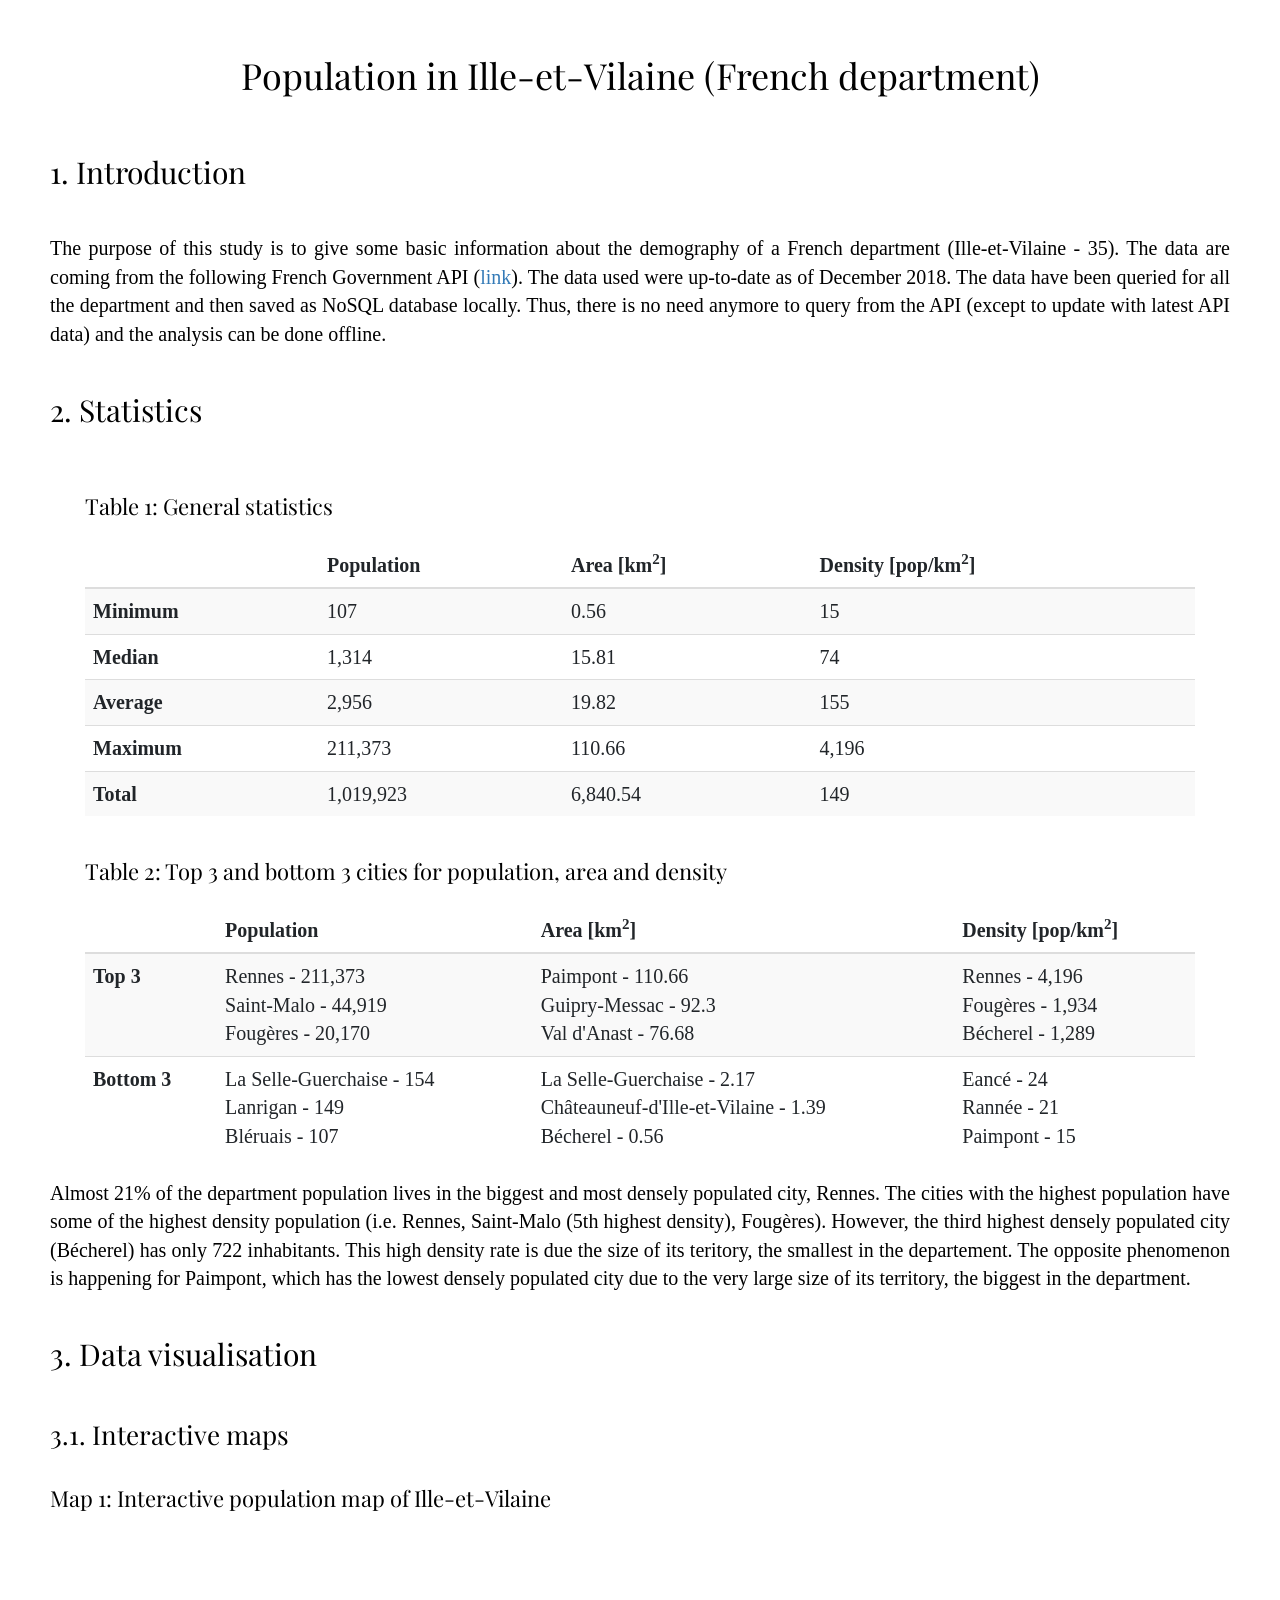
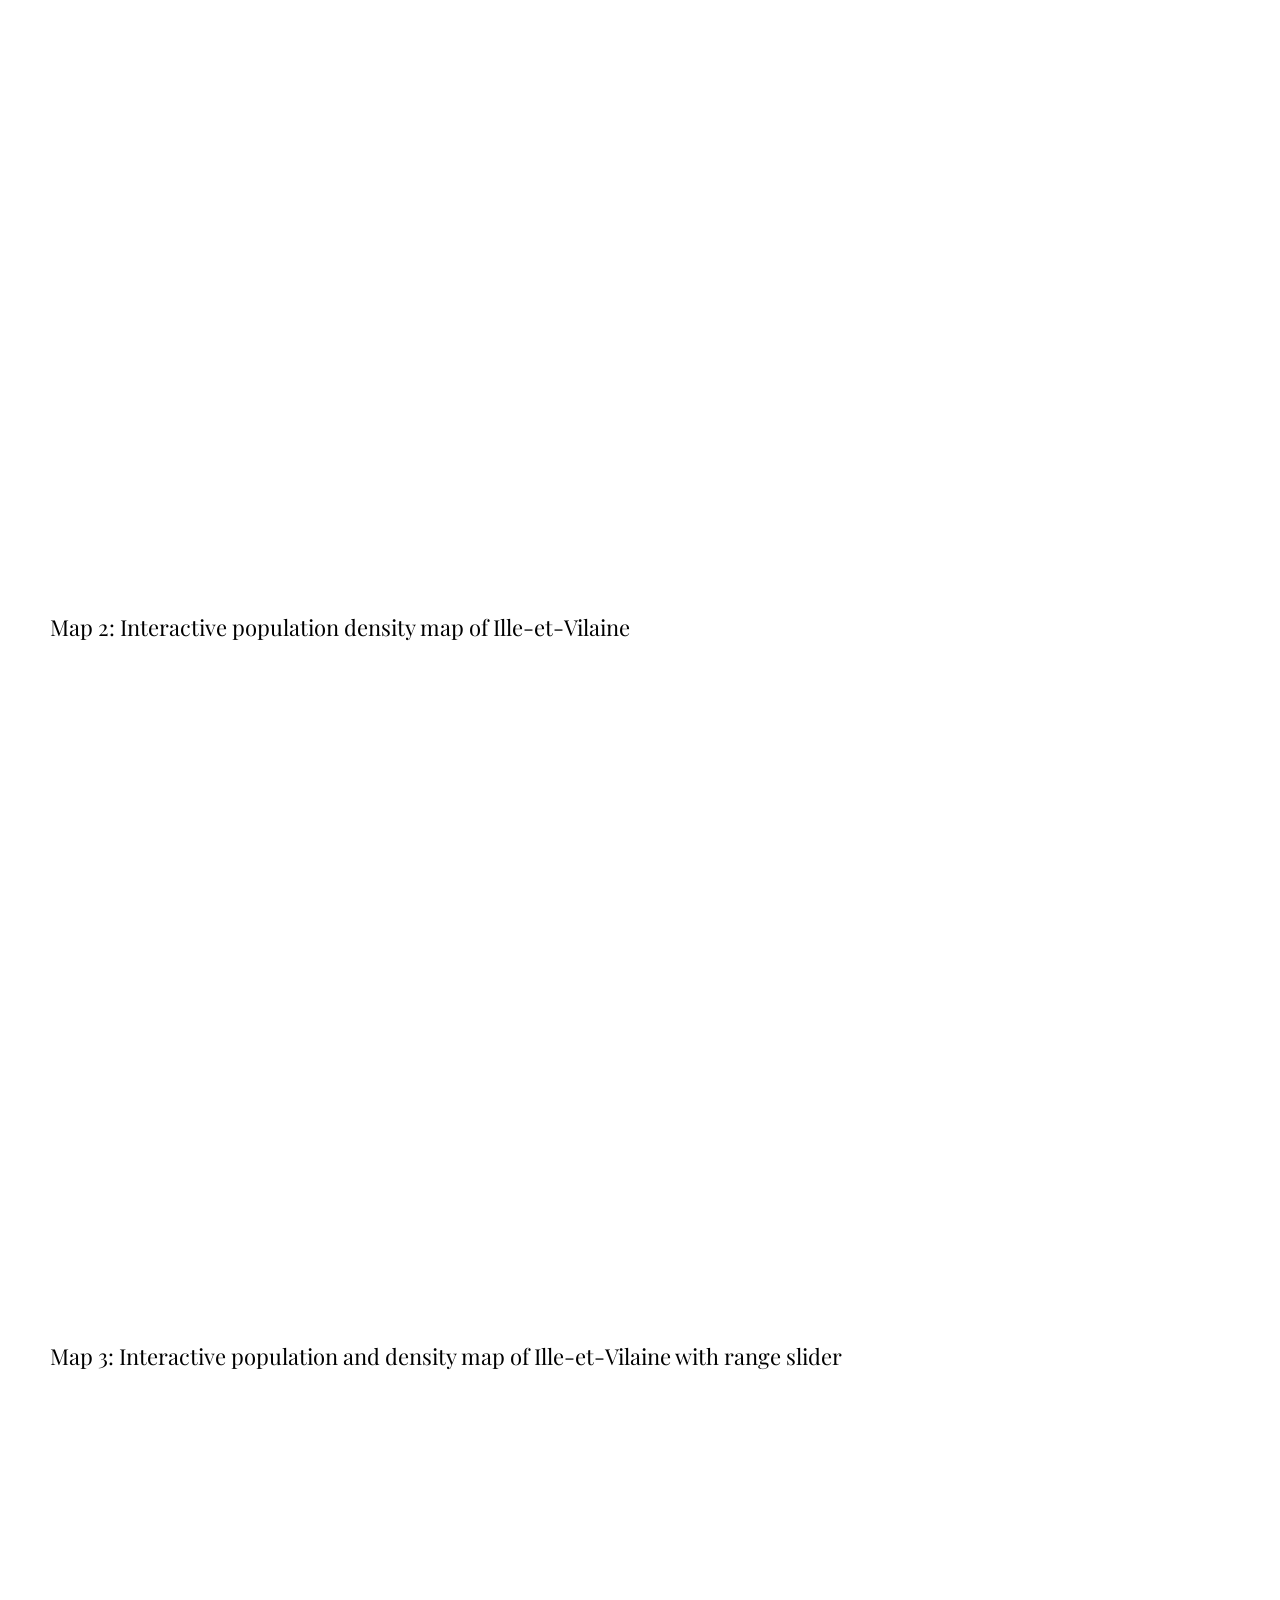
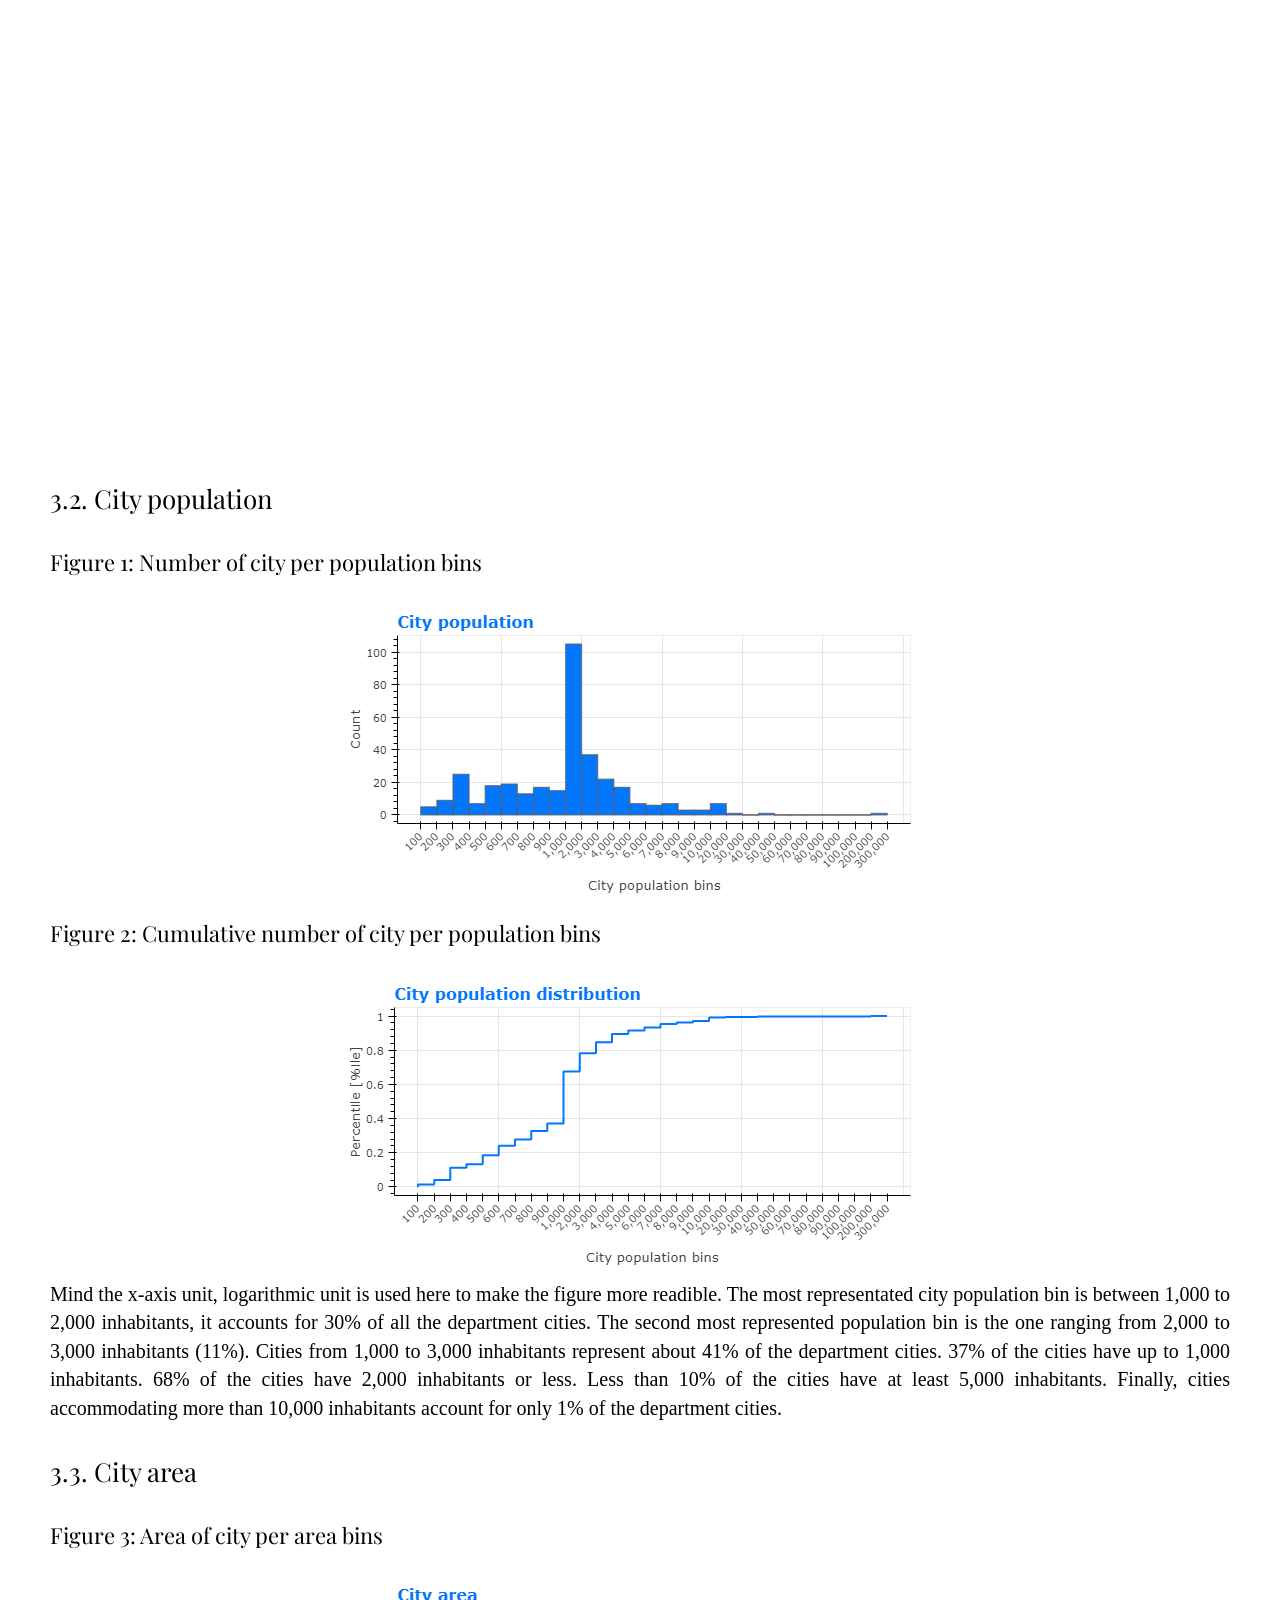
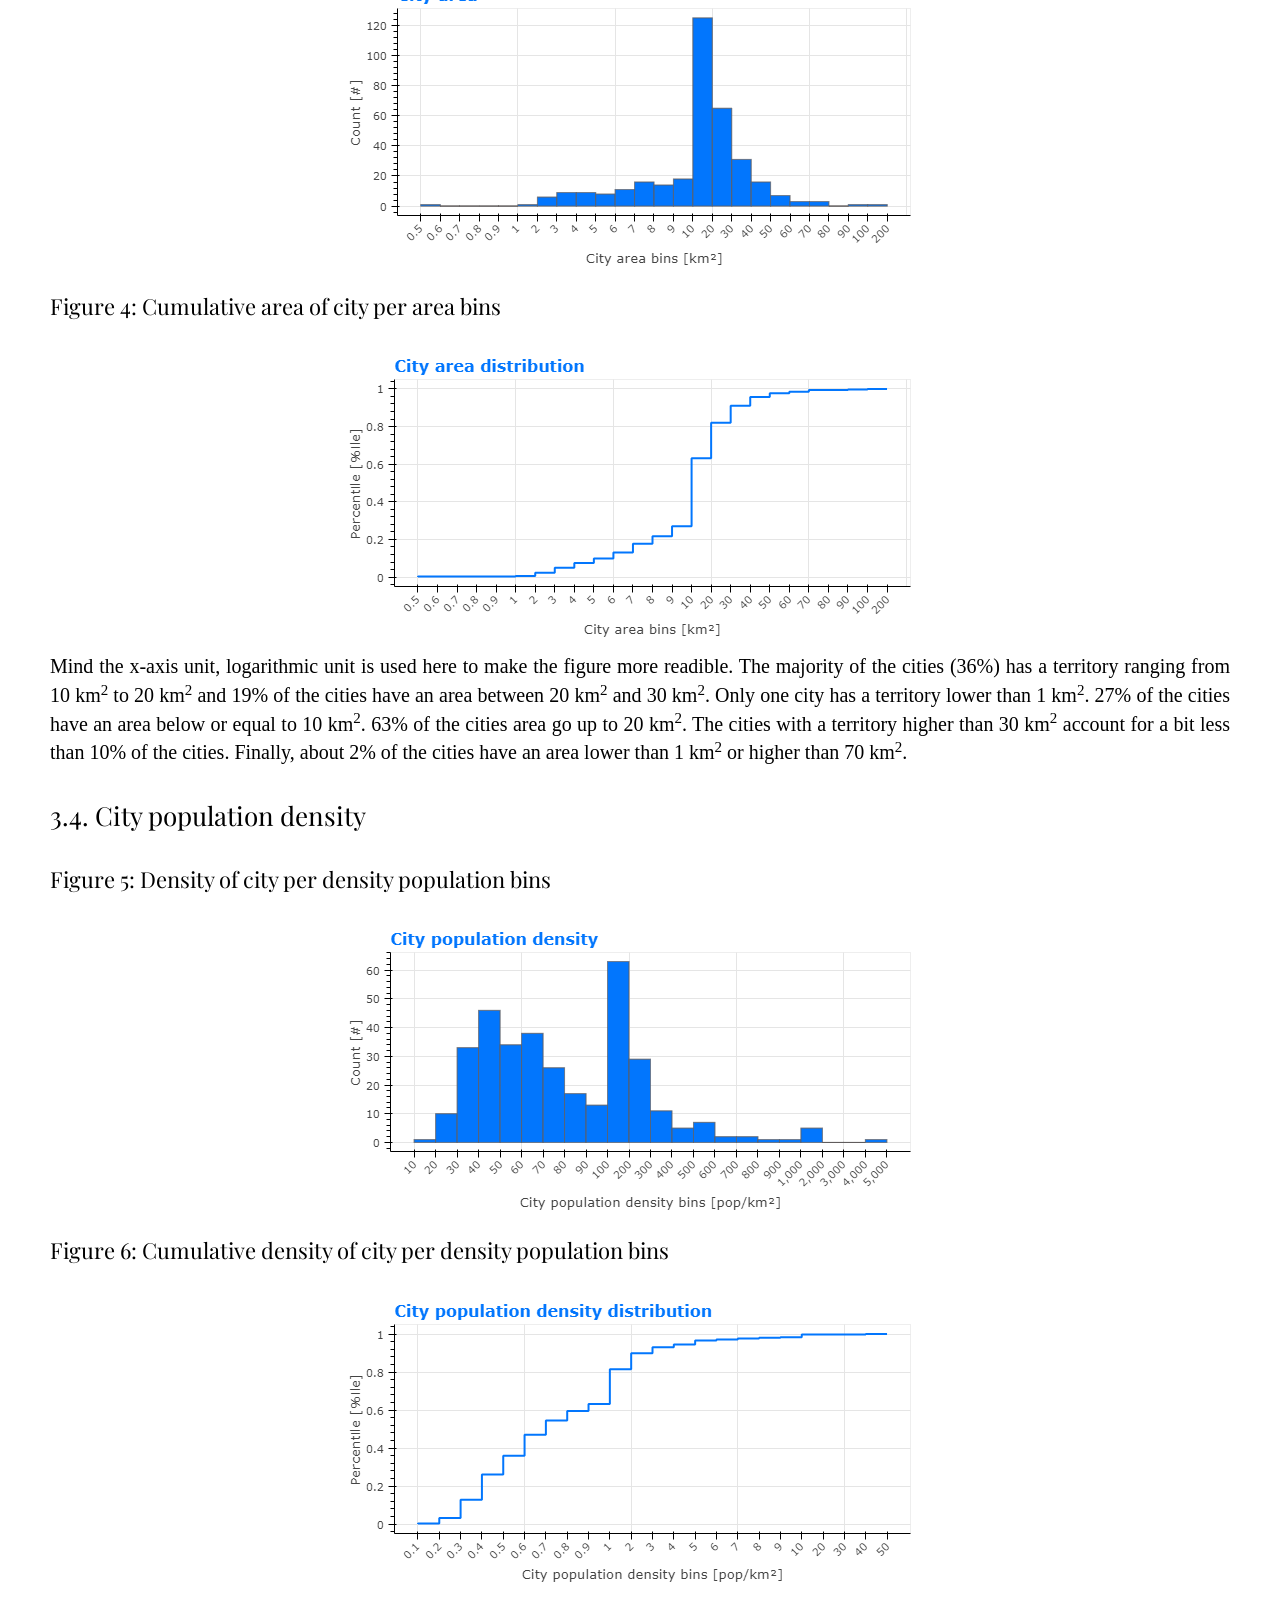
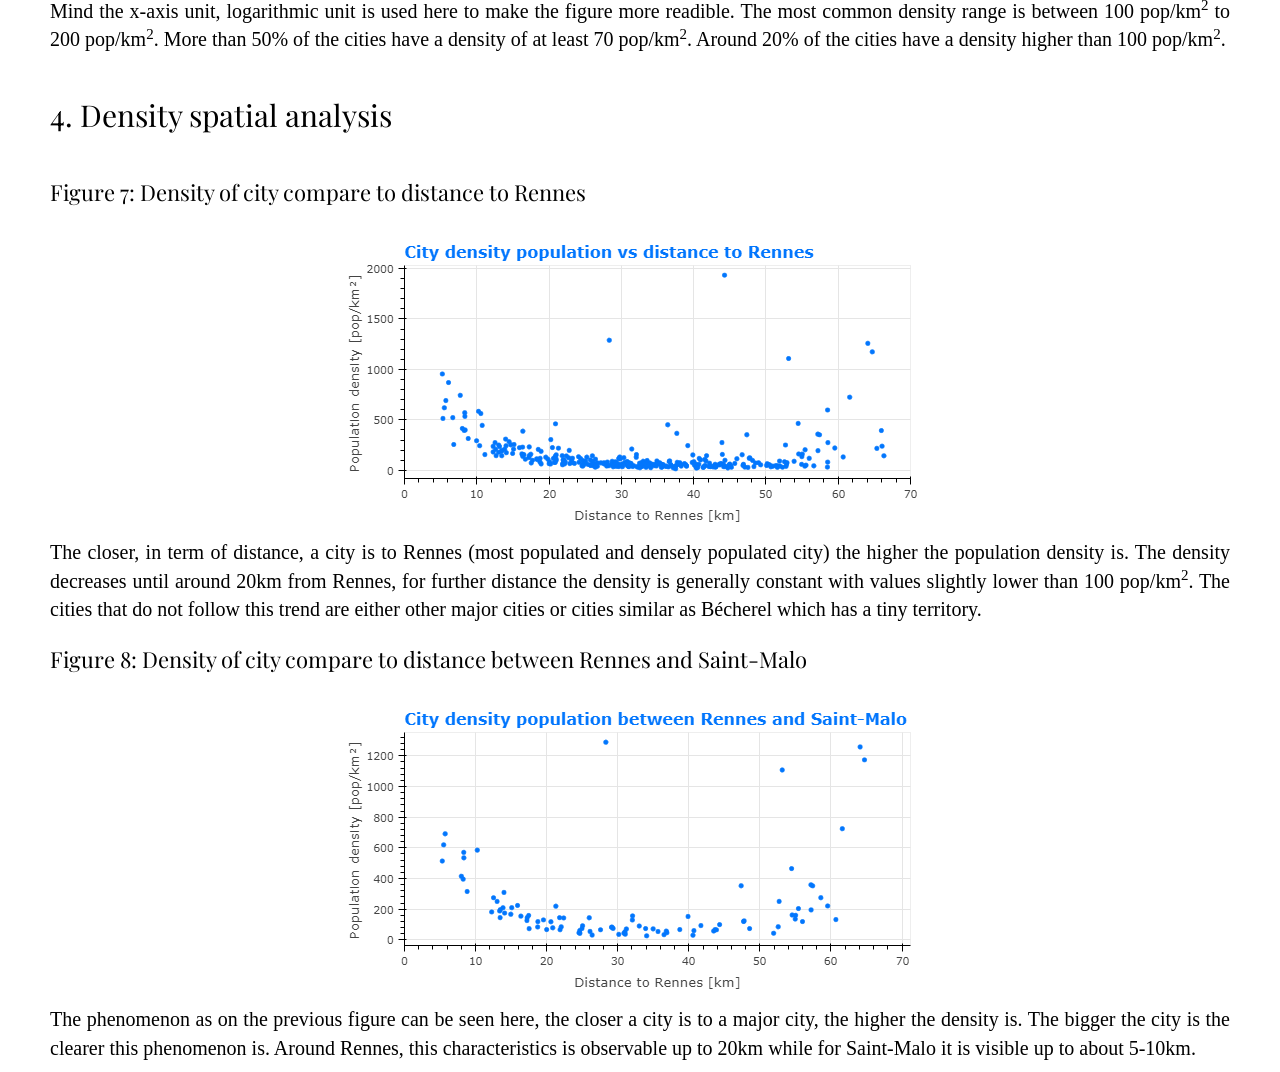
==== index.html @ cd8ef35d "Add files via upload" ====
<!DOCTYPE html>
<html>

<head>
  <meta charset="utf-8">
  <meta name="viewport" content="width=device-width, initial-scale=1, shrink-to-fit=no">
  <title>Example</title>
  <link rel="stylesheet" href="https://maxcdn.bootstrapcdn.com/bootstrap/4.0.0-beta.2/css/bootstrap.min.css" integrity="sha384-PsH8R72JQ3SOdhVi3uxftmaW6Vc51MKb0q5P2rRUpPvrszuE4W1povHYgTpBfshb" crossorigin="anonymous">
  
  <link rel="stylesheet" href="https://maxcdn.bootstrapcdn.com/bootstrap/3.4.1/css/bootstrap.min.css">
  <script src="https://ajax.googleapis.com/ajax/libs/jquery/3.5.1/jquery.min.js"></script>
  <script src="https://maxcdn.bootstrapcdn.com/bootstrap/3.4.1/js/bootstrap.min.js"></script>
  
  <link href="http://fonts.googleapis.com/css?family=Playfair+Display" rel="stylesheet" type="text/css">
  <link rel="stylesheet" href= "index.css">
</head>
 
<body>
	<div class="title1">Population in Ille-et-Vilaine (French department)</div>
	<div class="title2">1. Introduction</div>
	<p>The purpose of this study is to give some basic information about the demography of a French department (Ille-et-Vilaine - 35). 
	   The data are coming from the following French Government API (<a href="https://geo.api.gouv.fr.">link</a>). The data used were 
	   up-to-date as of December 2018. The data have been queried for all the department and then saved as NoSQL database locally. 
	   Thus, there is no need anymore to query from the API (except to update with latest API data) and the analysis can be done 
	   offline.</p>
	<div class="title2">2. Statistics</div>
	<div class="container">
	  <div class="title4">Table 1: General statistics</div>
	  <table class="table table-striped">
		<thead>
		  <tr>
			<th></th>
			<th>Population</th>
			<th>Area [km<sup>2</sup>]</th>
			<th>Density [pop/km<sup>2</sup>]</th>
		  </tr>
		</thead>
		<tbody>
		  <tr>
			<td><b>Minimum</b></td>
			<td>107</td>
			<td>0.56</td>
			<td>15</td>
		  </tr>
		  <tr>
			<td><b>Median</b></td>
			<td>1,314</td>
			<td>15.81</td>
			<td>74</td>
		  </tr>
		  <tr>
			<td><b>Average</b></td>
			<td>2,956</td>
			<td>19.82</td>
			<td>155</td>
		  </tr>
		  <tr>
			<td><b>Maximum</b></td>
			<td>211,373</td>
			<td>110.66</td>
			<td>4,196</td>
		  </tr>
		  <tr>
			<td><b>Total</b></td>
			<td>1,019,923</td>
			<td>6,840.54</td>
			<td>149</td>
		  </tr>
		</tbody>
	  </table>
	</div>
	
	<div class="container">
	  <div class="title4">Table 2: Top 3 and bottom 3 cities for population, area and density</div>
	  <table class="table table-striped">
		<thead>
		  <tr>
			<th></th>
			<th>Population</th>
			<th>Area [km<sup>2</sup>]</th>
			<th>Density [pop/km<sup>2</sup>]</th>
		  </tr>
		</thead>
		<tbody>
		  <tr>
			<td><b>Top 3</b></td>
			<td>Rennes - 211,373<br>Saint-Malo - 44,919<br>Fougères - 20,170</td>
			<td>Paimpont - 110.66<br>Guipry-Messac - 92.3<br>Val d'Anast - 76.68</td>
			<td>Rennes - 4,196<br>Fougères - 1,934<br>Bécherel - 1,289</td>
		  </tr>
		  <tr>
			<td><b>Bottom 3</b></td>
			<td>La Selle-Guerchaise - 154<br>Lanrigan - 149<br>Bléruais - 107</td>
			<td>La Selle-Guerchaise - 2.17<br>Châteauneuf-d'Ille-et-Vilaine - 1.39<br>Bécherel - 0.56</td>
			<td>Eancé - 24<br>Rannée - 21<br>Paimpont - 15</td>
		  </tr>
		</tbody>
	  </table>
	</div>
	<p>Almost 21% of the department population lives in the biggest and most densely populated city, Rennes. The cities with the 
	   highest population have some of the highest density population (i.e. Rennes, Saint-Malo (5th highest density), Fougères). 
	   However, the third highest densely populated city (Bécherel) has only 722 inhabitants. This high density rate is due the 
	   size of its teritory, the smallest in the departement. The opposite phenomenon is happening for Paimpont, which has the 
	   lowest densely populated city due to the very large size of its territory, the biggest in the department.</p>
	<div class="title2">3. Data visualisation</div>
	<div class="title3">3.1. Interactive maps</div>
	<div class="title4">Map 1: Interactive population map of Ille-et-Vilaine</div>
	<p style="margin-left:25%;margin-right:25%;text-align:right"><object type="text/html" data="https://florentdsgree.github.io/Population_35FR/Graphs/InteractiveMapPopulation_35.html" width="1200" height="650"></object></p>
	<div class="title4">Map 2: Interactive population density map of Ille-et-Vilaine</div>
	<p style="margin-left:25%;margin-right:25%;text-align:right"><object type="text/html" data="https://florentdsgree.github.io/Population_35FR/Graphs/InteractiveMapDensityPopulation_35.html" width="1200" height="650"></object></p>
	<div class="title4">Map 3: Interactive population and density map of Ille-et-Vilaine with range slider</div>
	<p style="margin-left:25%;margin-right:25%;text-align:right"><object type="text/html" data="https://florentdsgree.github.io/Population_35FR/Graphs/InteractiveMapDensityAndPopulationRangeSlider_35.html" width="1200" height="650"></object></p>
	<div class="title3">3.2. City population</div>
	<div class="title4">Figure 1: Number of city per population bins</div>
	<p align="center"><img src="https://florentdsgree.github.io/Population_35FR/Graphs/321_CityPopulation.png"></p>
	<div class="title4">Figure 2: Cumulative number of city per population bins</div>
	<p align="center"><img src="https://florentdsgree.github.io/Population_35FR/Graphs/322_CityPopulationDistribution.png"></p>
	<p>Mind the x-axis unit, logarithmic unit is used here to make the figure more readible. The most representated city population 
	   bin is between 1,000 to 2,000 inhabitants, it accounts for 30% of all the department cities. The second most represented 
	   population bin is the one ranging from 2,000 to 3,000 inhabitants (11%). Cities from 1,000 to 3,000 inhabitants represent 
	   about 41% of the department cities. 37% of the cities have up to 1,000 inhabitants. 68% of the cities have 2,000 inhabitants 
	   or less. Less than 10% of the cities have at least 5,000 inhabitants. Finally, cities accommodating more than 10,000 
	   inhabitants account for only 1% of the department cities.</p>
	<div class="title3">3.3. City area</div>
	<div class="title4">Figure 3: Area of city per area bins</div>
	<p align="center"><img src="https://florentdsgree.github.io/Population_35FR/Graphs/331_CityArea.png"></p>
	<div class="title4">Figure 4: Cumulative area of city per area bins</div>
	<p align="center"><img src="https://florentdsgree.github.io/Population_35FR/Graphs/332_CityAreaDistribution.png"></p>
	<p>Mind the x-axis unit, logarithmic unit is used here to make the figure more readible. The majority of the cities (36%) has a 
	   territory ranging from 10 km<sup>2</sup> to 20 km<sup>2</sup> and 19% of the cities have an area between 20 km<sup>2</sup> and 
	   30 km<sup>2</sup>. Only one city has a territory lower than 1 km<sup>2</sup>. 27% of the cities have an area below or equal to 
	   10 km<sup>2</sup>. 63% of the cities area go up to 20 km<sup>2</sup>. The cities with a territory higher than 30 km<sup>2</sup> 
	   account for a bit less than 10% of the cities. Finally, about 2% of the cities have an area lower than 1 km<sup>2</sup> or 
	   higher than 70 km<sup>2</sup>.</p>
	<div class="title3">3.4. City population density</div>
	<div class="title4">Figure 5: Density of city per density population bins</div>
	<p align="center"><img src="https://florentdsgree.github.io/Population_35FR/Graphs/341_CityPopulationDensity.png"></p>
	<div class="title4">Figure 6: Cumulative density of city per density population bins</div>
	<p align="center"><img src="https://florentdsgree.github.io/Population_35FR/Graphs/342_CityPopulationDensityDistribution.png"></p>
	<p>Mind the x-axis unit, logarithmic unit is used here to make the figure more readible. The most common density range is between 
	100 pop/km<sup>2</sup> to 200 pop/km<sup>2</sup>. More than 50% of the cities have a density of at least 70 pop/km<sup>2</sup>. 
	Around 20% of the cities have a density higher than 100 pop/km<sup>2</sup>.
	
	<div class="title2">4. Density spatial analysis</div>
	<div class="title4">Figure 7: Density of city compare to distance to Rennes</div>
	<p align="center"><img src="https://florentdsgree.github.io/Population_35FR/Graphs/352_CityDensityPopulationVsDistanceToRennes.png"></p>
	<p>The closer, in term of distance, a city is to Rennes (most populated and densely populated city) the higher the population density 
	   is. The density decreases until around 20km from Rennes, for further distance the density is generally constant with values 
	   slightly lower than 100 pop/km<sup>2</sup>. The cities that do not follow this trend are either other major cities or cities 
	   similar as Bécherel which has a tiny territory.</p>
	<div class="title4">Figure 8: Density of city compare to distance between Rennes and Saint-Malo</div>
	<p align="center"><img src="https://florentdsgree.github.io/Population_35FR/Graphs/354_CityDensityPopulationBetweenRennesAndSaintMalo.png"></p>
	<p>The phenomenon as on the previous figure can be seen here, the closer a city is to a major city, the higher the density is. The 
	   bigger the city is the clearer this phenomenon is. Around Rennes, this characteristics is observable up to 20km while for 
	   Saint-Malo it is visible up to about 5-10km.</p>


</body>



</html>
---- index.css ----
body {
	font-family : Montserrat;
	font-size : 20px;
	color : black;
	text-align : justify;
	margin-left : 50px;
	margin-right : 50px;
}

.title1 {
	font-family : Playfair Display;
	font-size : 36px;
	color : black;
	text-align : center;
	margin-top : 50px;
	margin-bottom: 50px;
}

.title2 {
	font-family : Playfair Display;
	font-size : 30px;
	color : black;
	text-align : left;
	margin-top : 40px;
	margin-bottom : 40px;
}

.title3 {
	font-family : Playfair Display;
	font-size : 26px;
	color : black;
	text-align : left;
	margin-top : 30px;
	margin-bottom : 30px;
}

.title4 {
	font-family : Playfair Display;
	font-size : 22px;
	color : black;
	text-align : left;
	margin-top : 20px;
	margin-bottom : 20px;
}
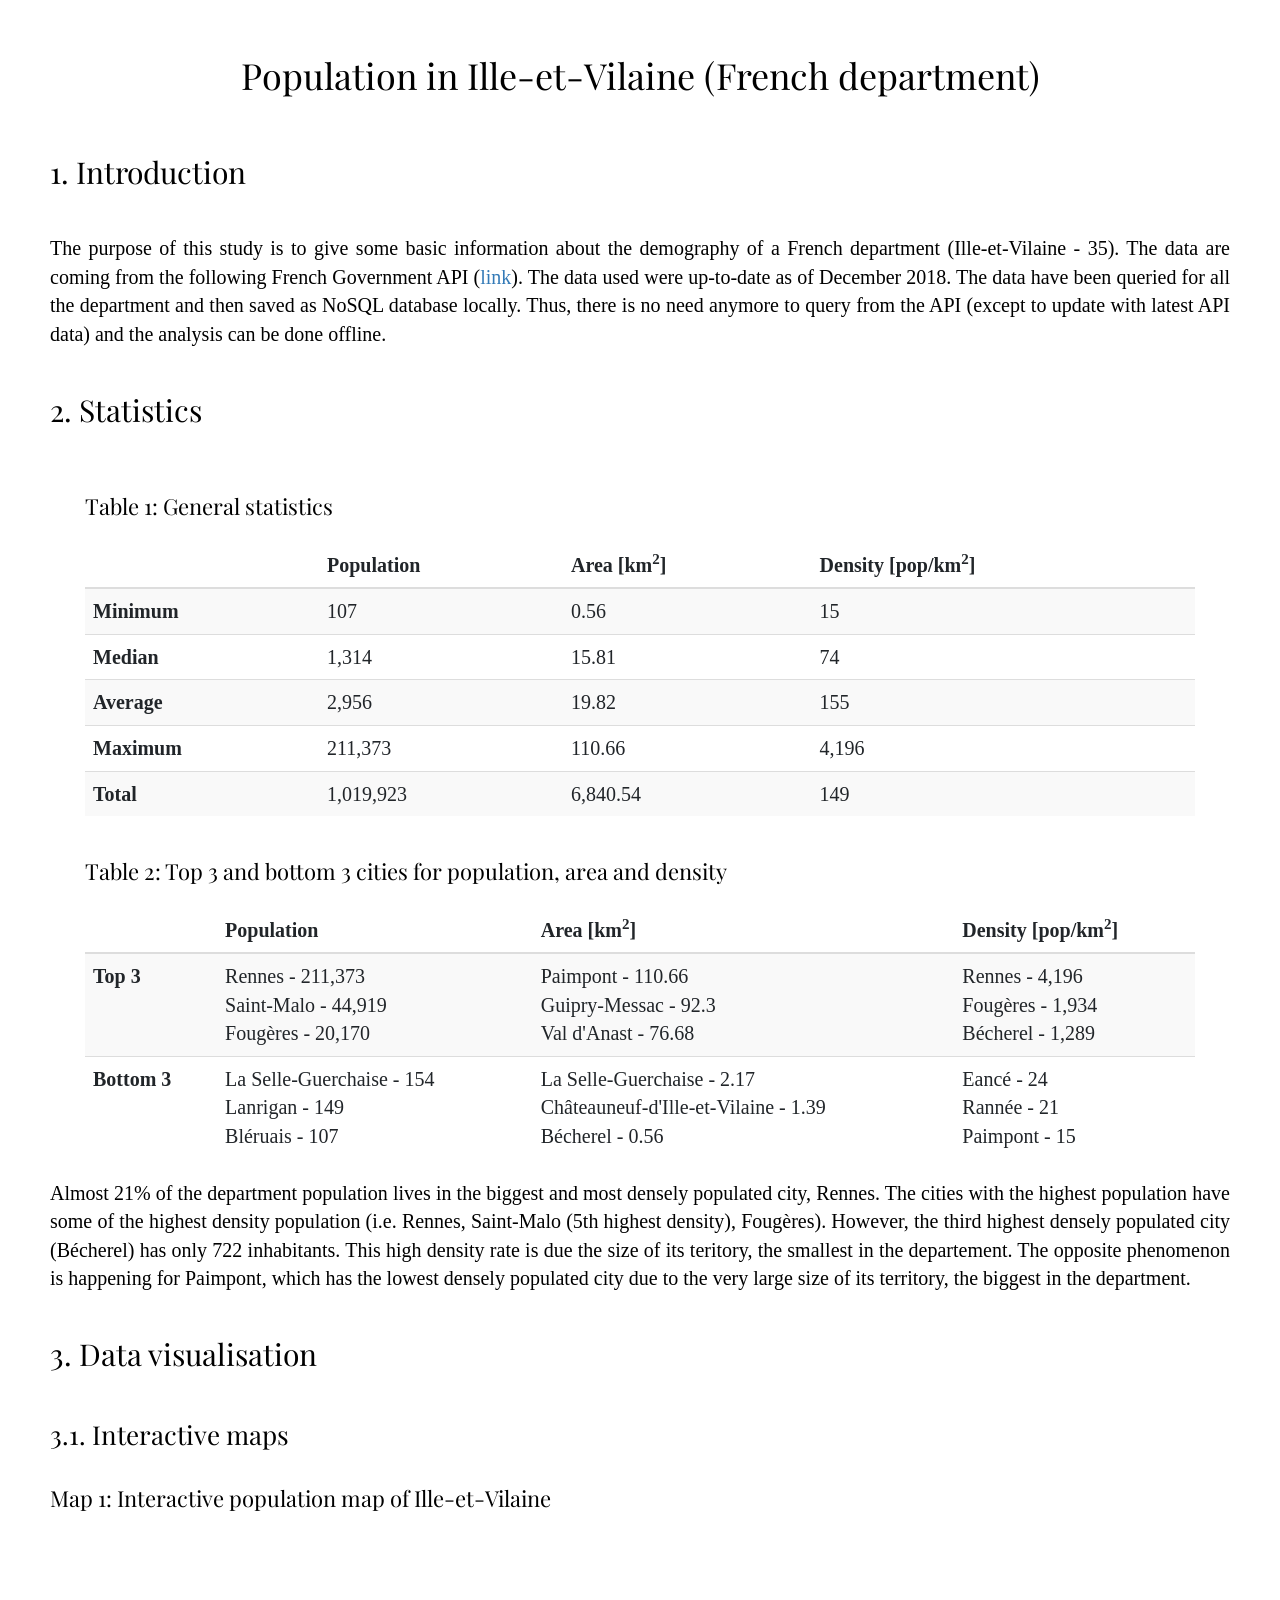
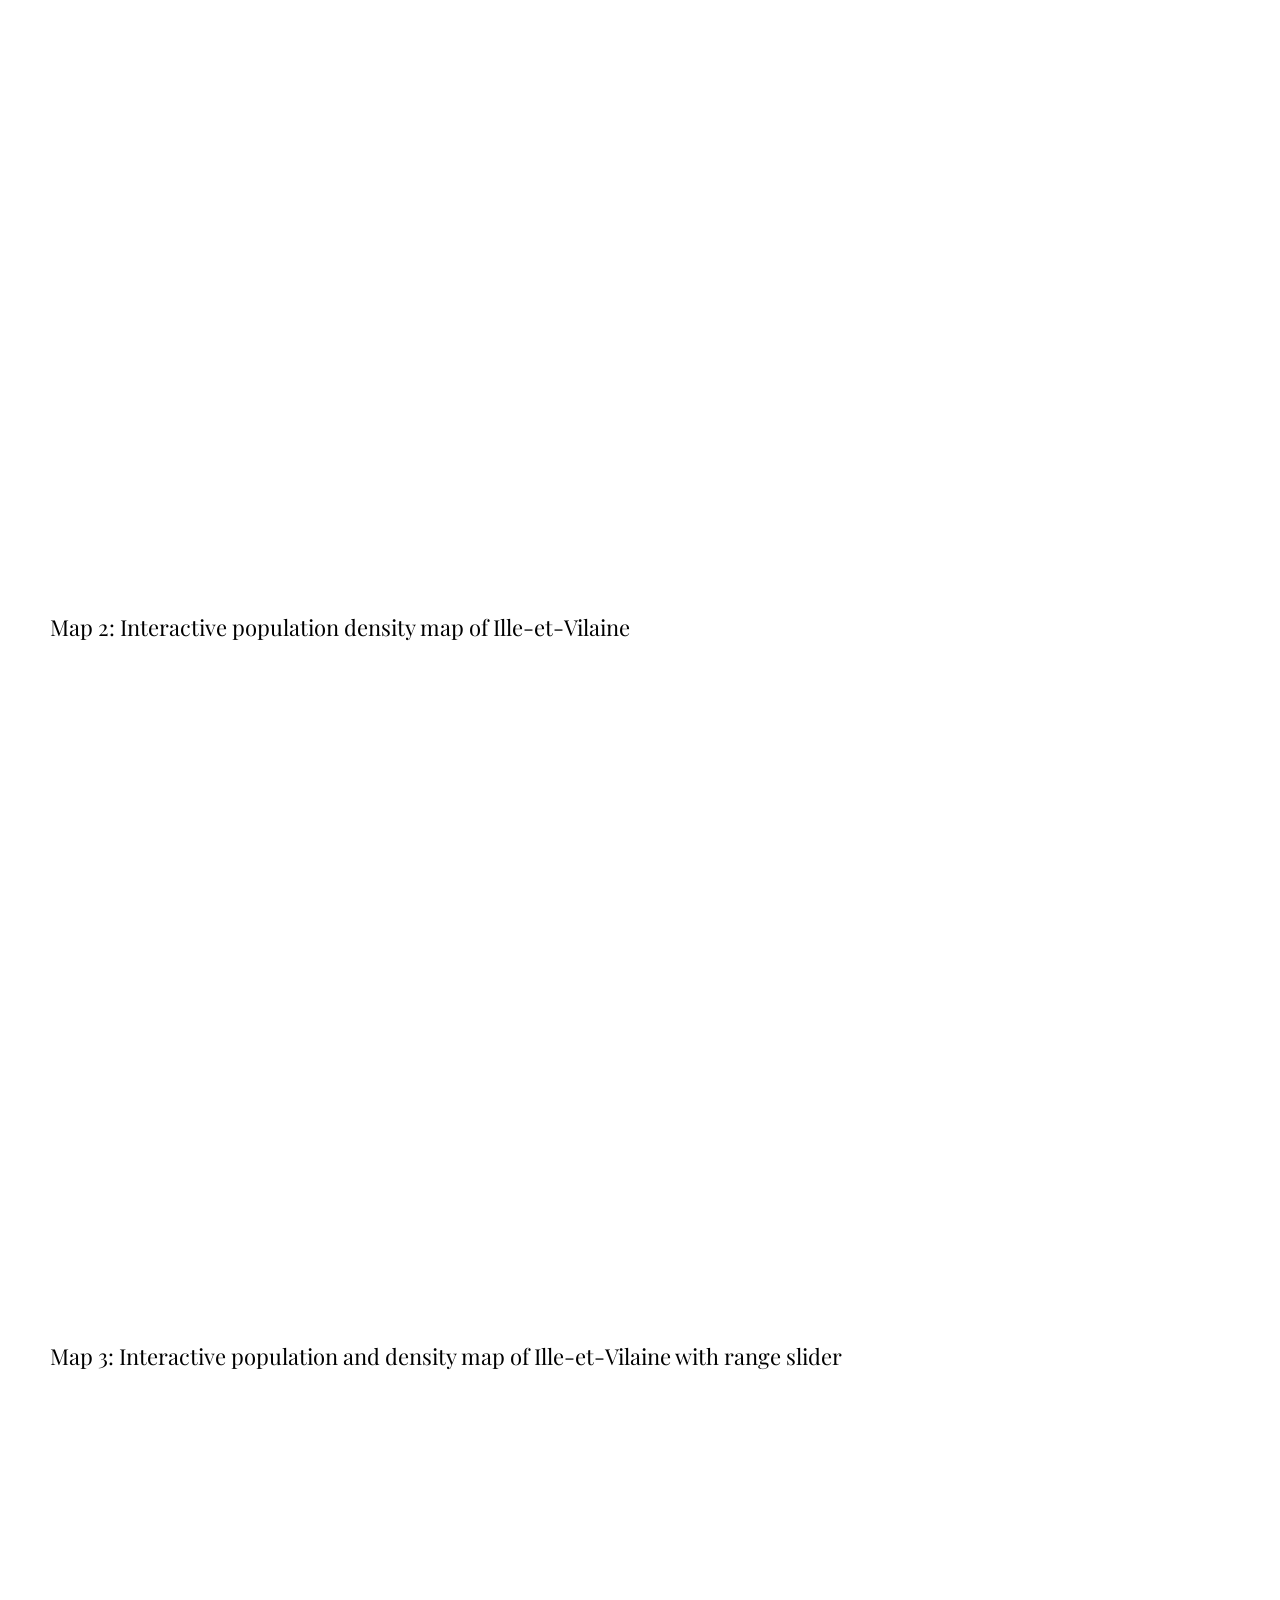
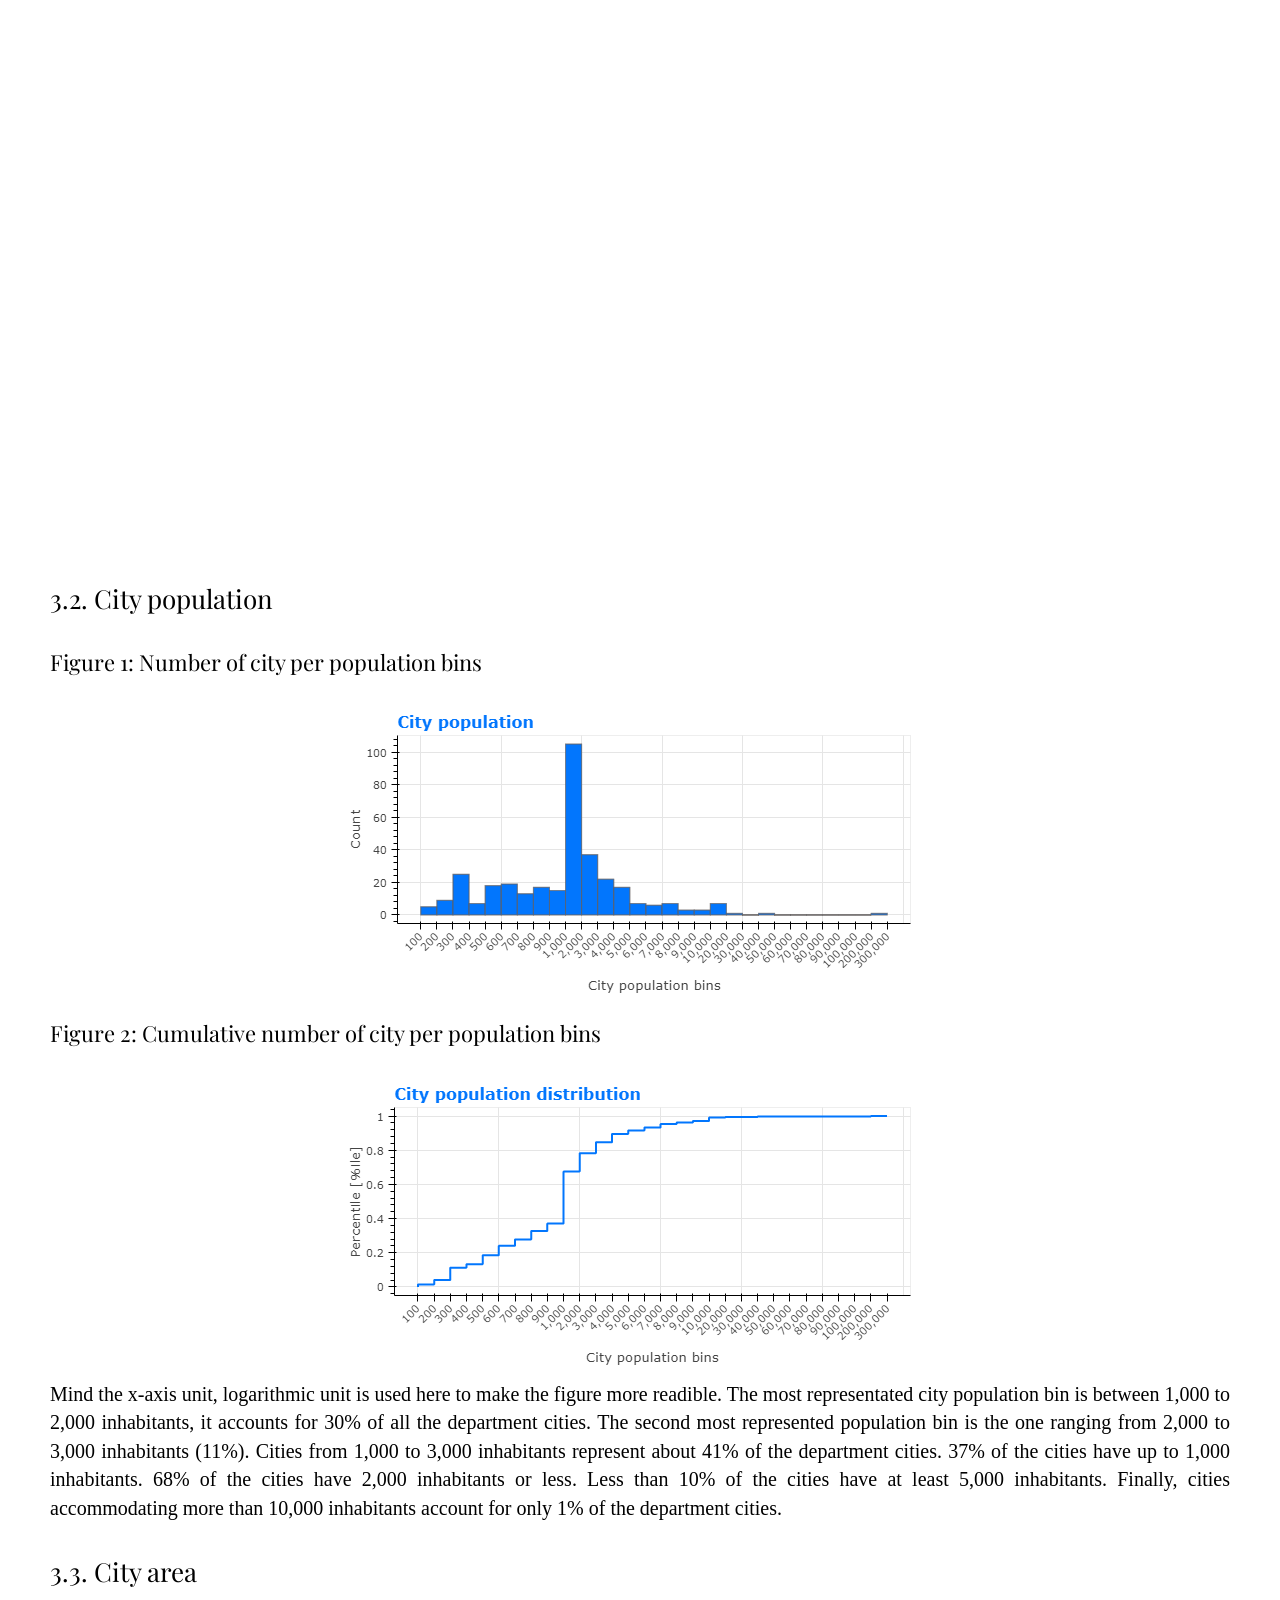
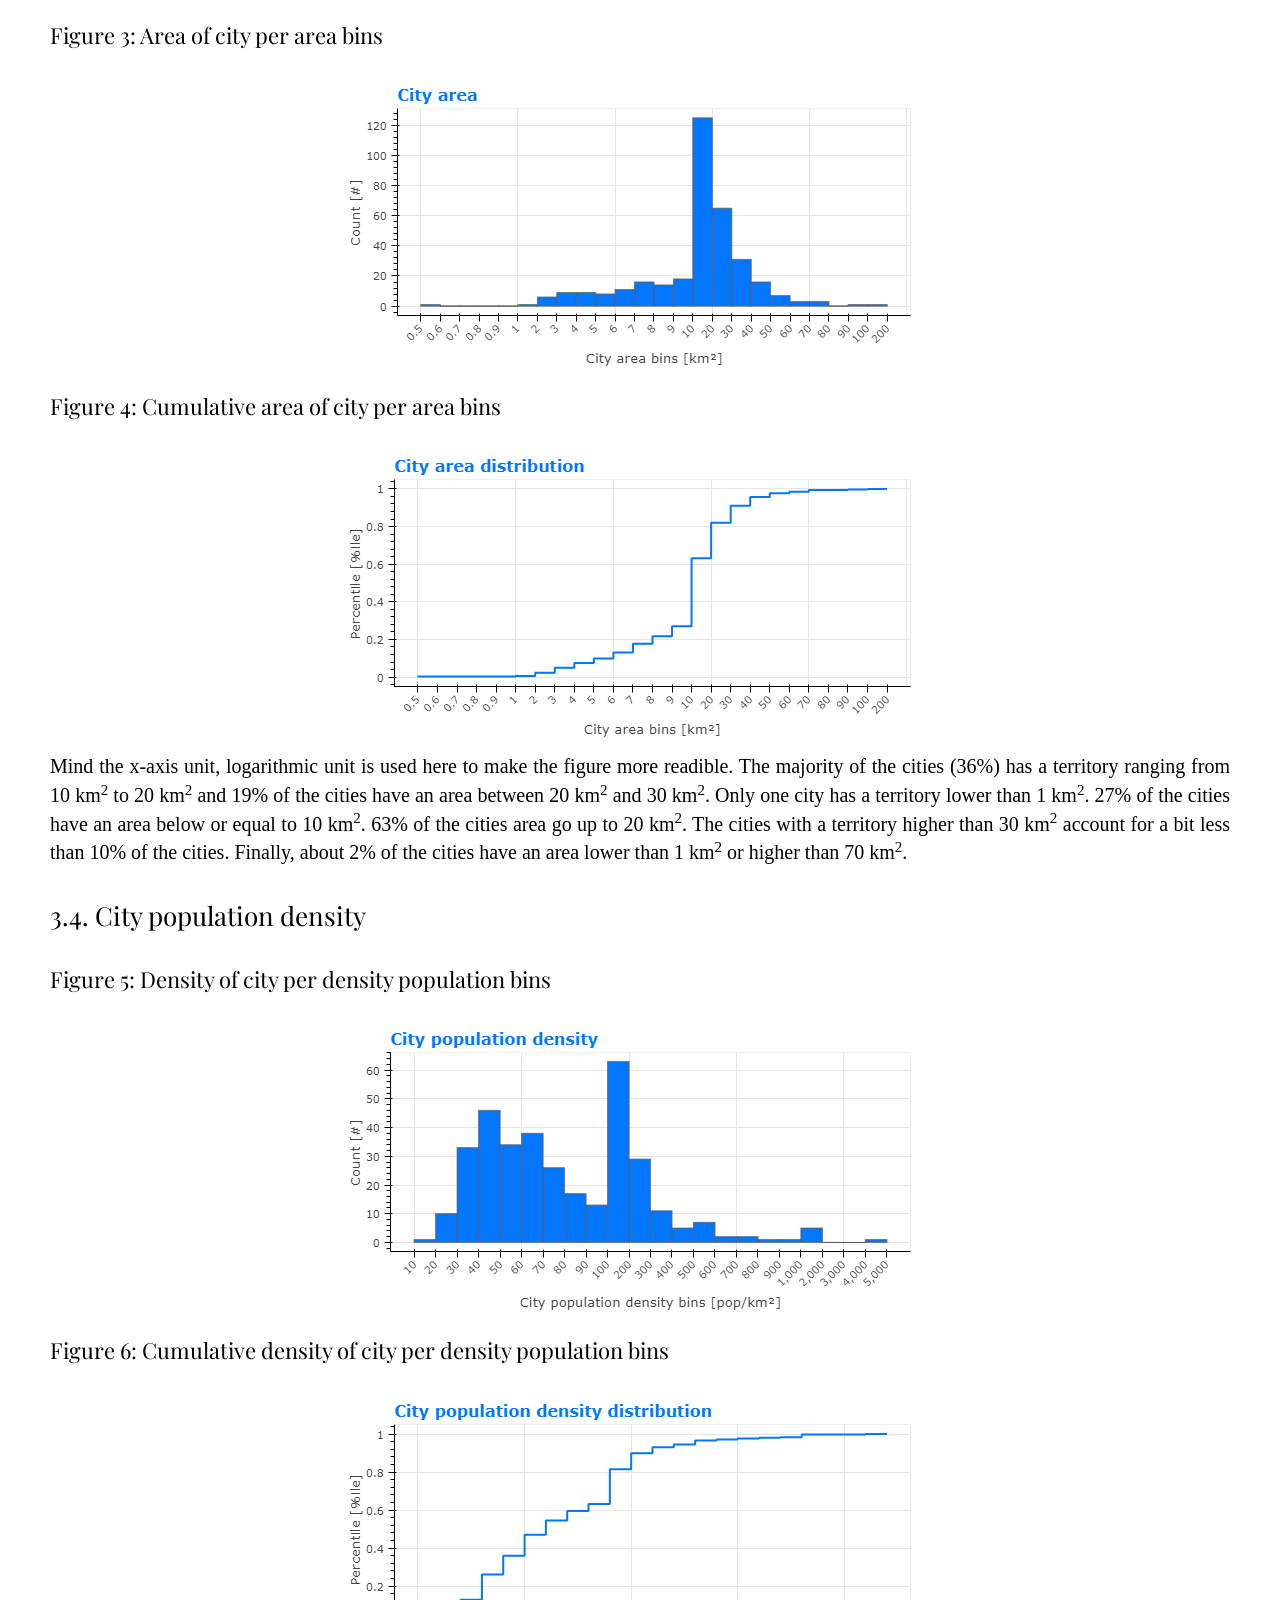
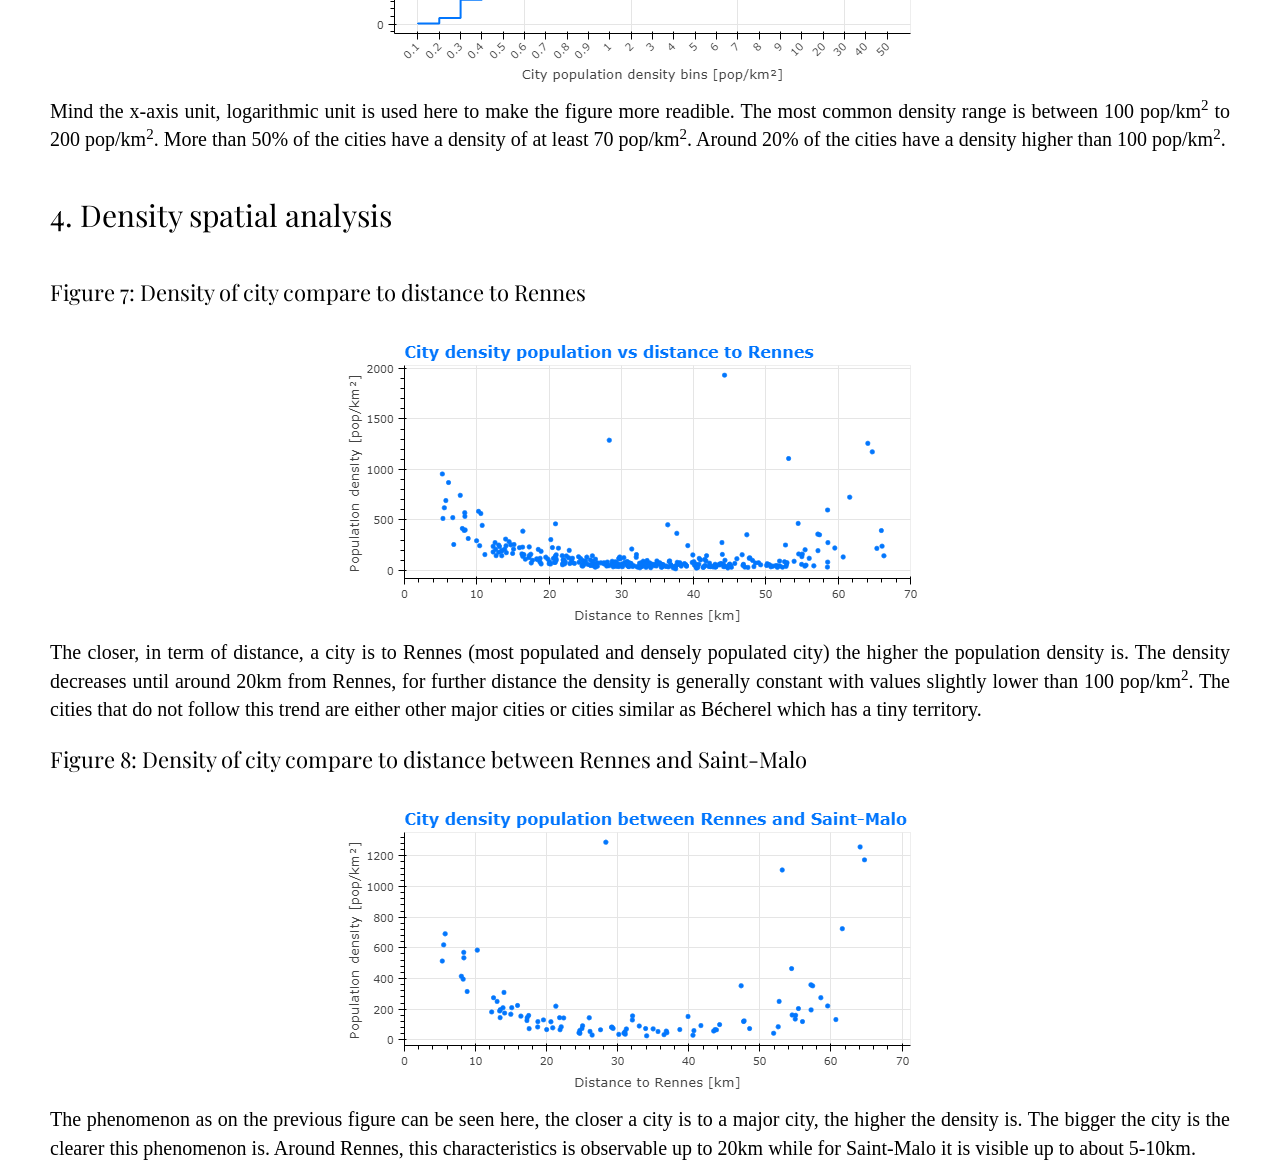
==== commit 80794ee1: "Add files via upload" ====
--- a/index.html
+++ b/index.html
@@ -4,7 +4,7 @@
 <head>
   <meta charset="utf-8">
   <meta name="viewport" content="width=device-width, initial-scale=1, shrink-to-fit=no">
-  <title>Example</title>
+  <title>Population Ille-et-Vilaine</title>
   <link rel="stylesheet" href="https://maxcdn.bootstrapcdn.com/bootstrap/4.0.0-beta.2/css/bootstrap.min.css" integrity="sha384-PsH8R72JQ3SOdhVi3uxftmaW6Vc51MKb0q5P2rRUpPvrszuE4W1povHYgTpBfshb" crossorigin="anonymous">
   
   <link rel="stylesheet" href="https://maxcdn.bootstrapcdn.com/bootstrap/3.4.1/css/bootstrap.min.css">
@@ -109,7 +109,7 @@
 	<div class="title4">Map 2: Interactive population density map of Ille-et-Vilaine</div>
 	<p style="margin-left:25%;margin-right:25%;text-align:right"><object type="text/html" data="https://florentdsgree.github.io/Population_35FR/Graphs/InteractiveMapDensityPopulation_35.html" width="1200" height="650"></object></p>
 	<div class="title4">Map 3: Interactive population and density map of Ille-et-Vilaine with range slider</div>
-	<p style="margin-left:25%;margin-right:25%;text-align:right"><object type="text/html" data="https://florentdsgree.github.io/Population_35FR/Graphs/InteractiveMapDensityAndPopulationRangeSlider_35.html" width="1200" height="650"></object></p>
+	<p style="margin-left:25%;margin-right:25%;text-align:right"><object type="text/html" data="https://florentdsgree.github.io/Population_35FR/Graphs/InteractiveMapDensityAndPopulationRangeSlider_35.html" width="1200" height="750"></object></p>
 	<div class="title3">3.2. City population</div>
 	<div class="title4">Figure 1: Number of city per population bins</div>
 	<p align="center"><img src="https://florentdsgree.github.io/Population_35FR/Graphs/321_CityPopulation.png"></p>
